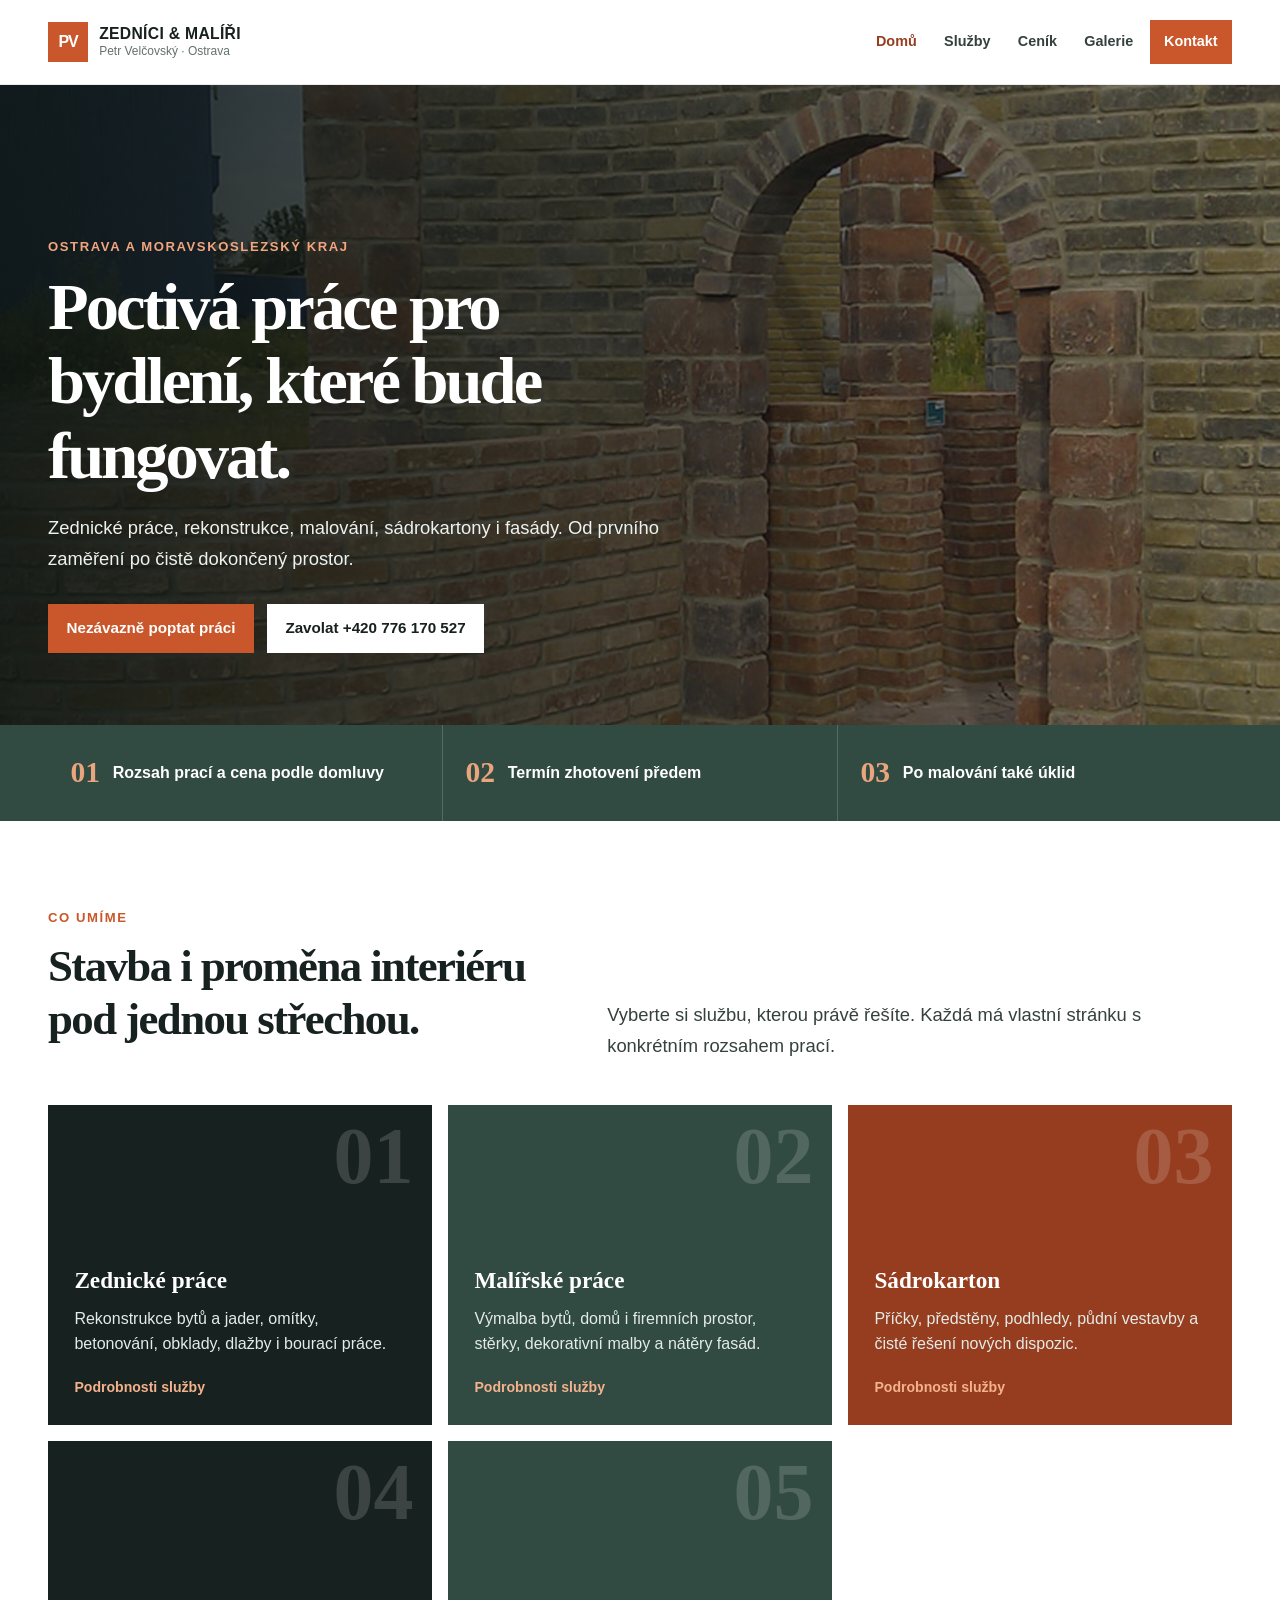
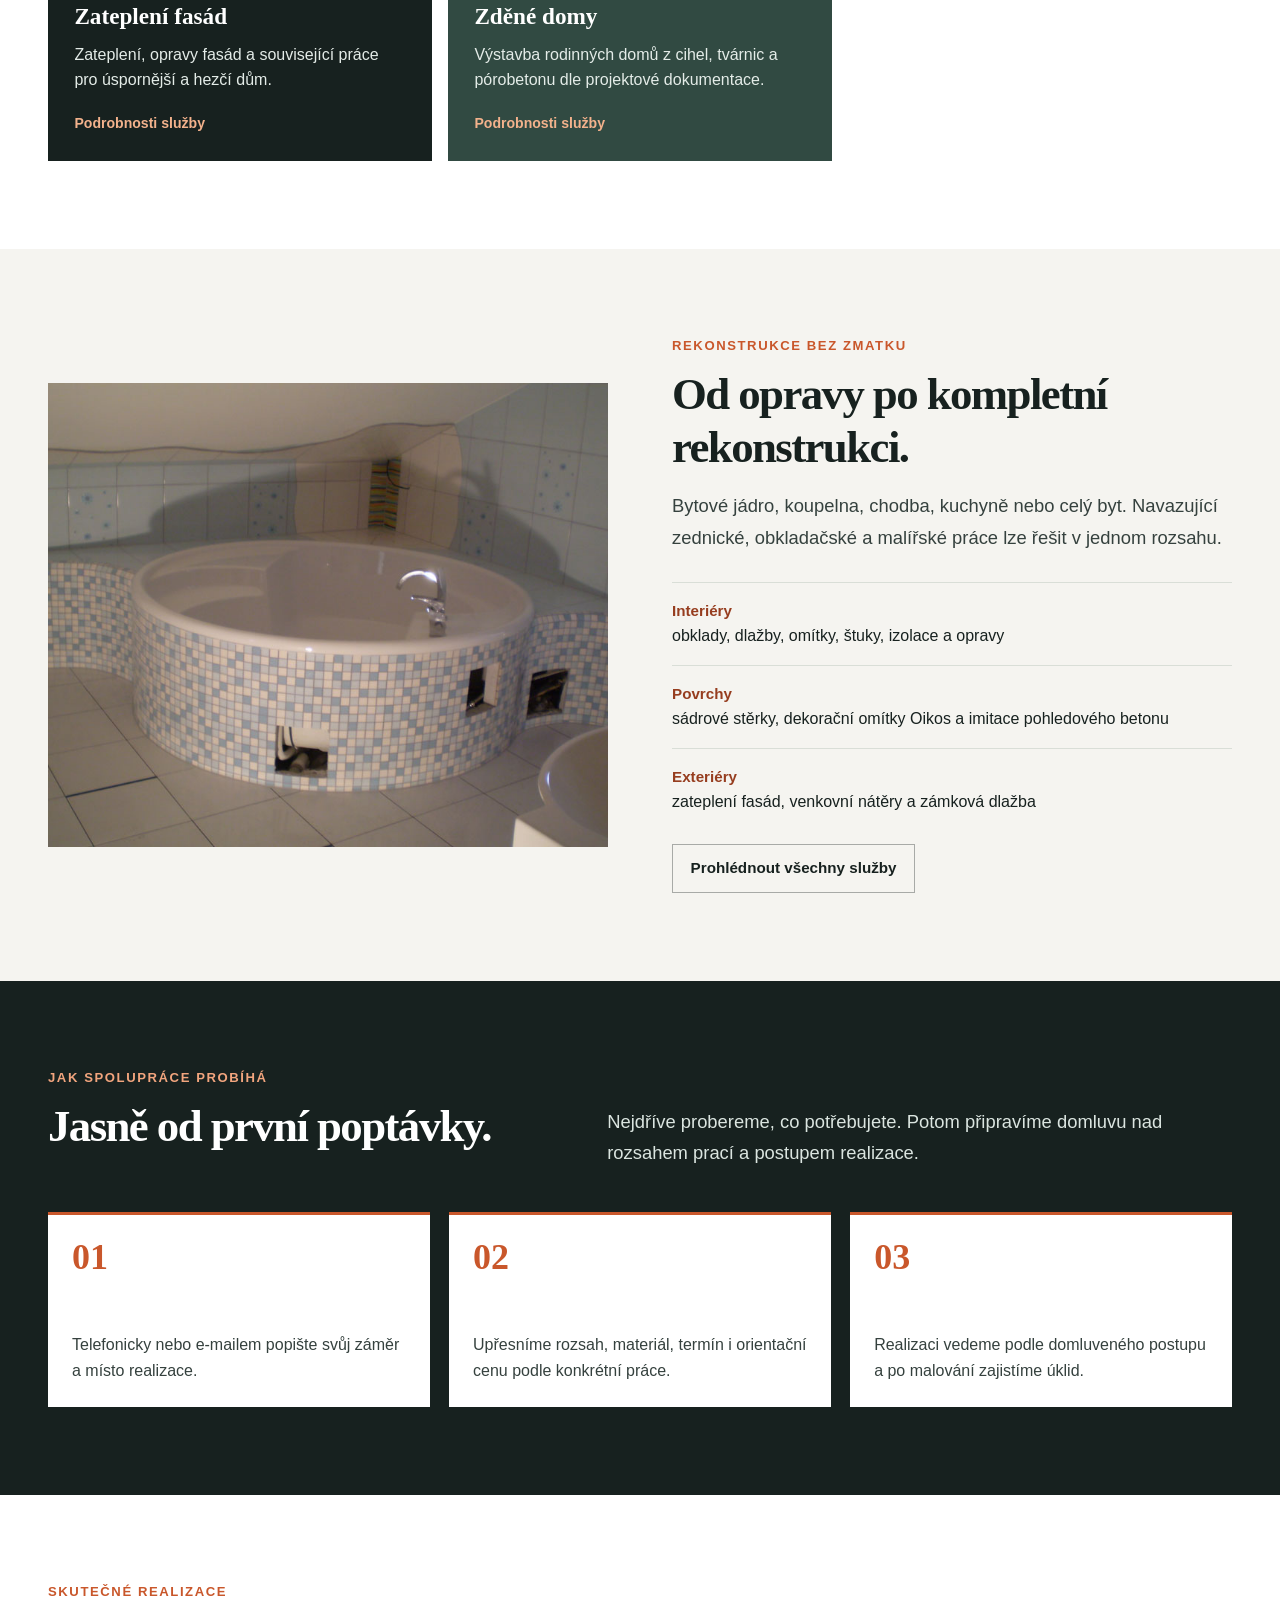
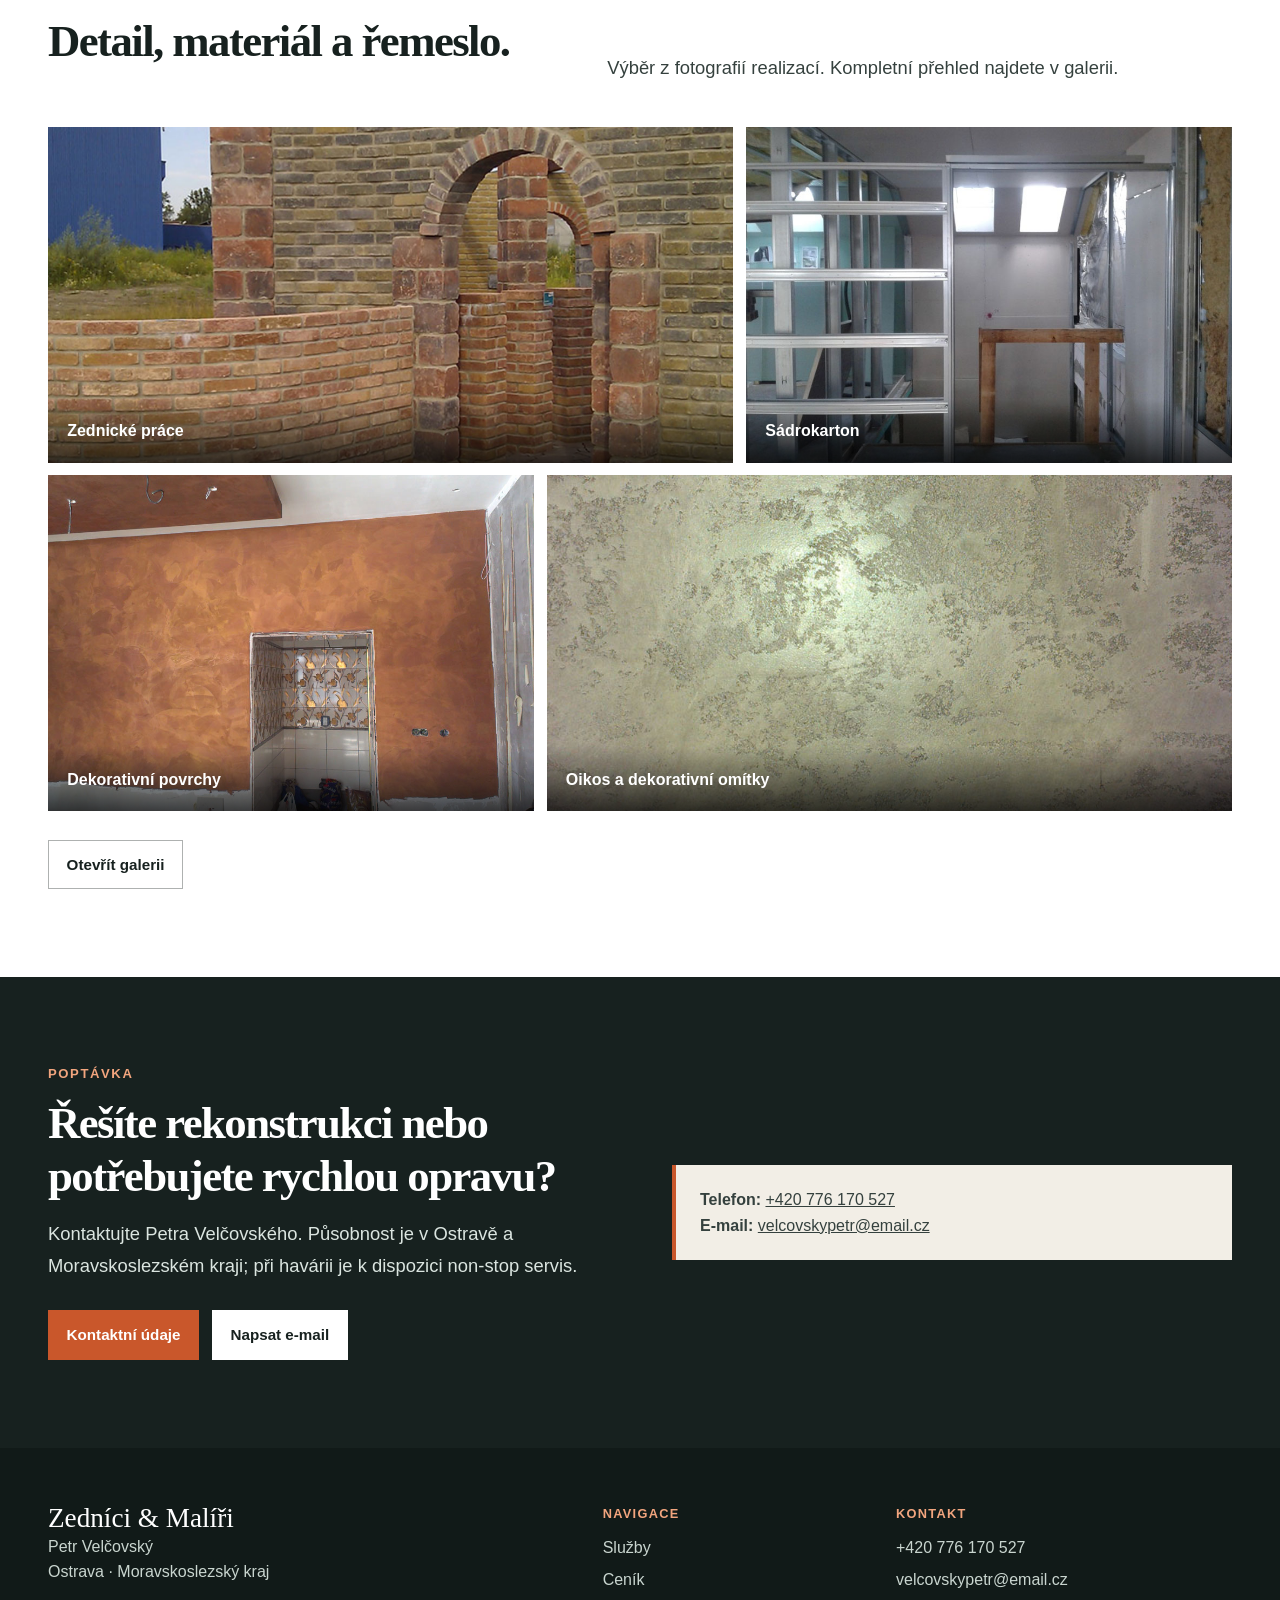
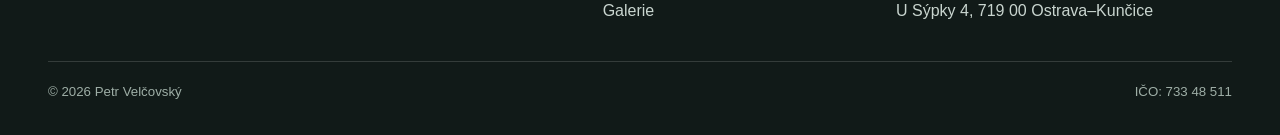
==== index.html @ 5eb73e0b "Add modern multi-page website source" ====
<!doctype html>
<html lang="cs">
<head>
  <meta charset="utf-8">
  <meta name="viewport" content="width=device-width, initial-scale=1">
  <meta name="description" content="Zednické, malířské a rekonstrukční práce Petra Velčovského v Ostravě a Moravskoslezském kraji.">
  <meta name="theme-color" content="#17211f">
  <link rel="icon" type="image/svg+xml" href="data:image/svg+xml,%3Csvg xmlns='http://www.w3.org/2000/svg' viewBox='0 0 64 64'%3E%3Crect width='64' height='64' fill='%23c9572b'/%3E%3Cpath d='M17 46V18h12c9 0 14 5 14 13s-5 13-14 13h-5v2H17zm7-9h5c4 0 7-2 7-6s-3-6-7-6h-5v12z' fill='white'/%3E%3C/svg%3E">
  <link rel="stylesheet" href="style.css">
  <script src="script.js" defer></script>
  <title>Zedníci &amp; Malíři | Petr Velčovský · Ostrava</title>
</head>
<body>
  <a class="skip-link" href="#obsah">Přeskočit na obsah</a>
  <header class="site-header">
    <div class="wrap header-inner">
      <a class="brand" href="index.html" aria-label="Zedníci a malíři — domů"><span class="brand-mark">PV</span><span><b>Zedníci &amp; Malíři</b><small>Petr Velčovský · Ostrava</small></span></a>
      <button class="nav-toggle" type="button" aria-expanded="false" aria-controls="hlavni-menu">Menu</button>
      <nav id="hlavni-menu" class="primary-nav" aria-label="Hlavní navigace">
        <a href="index.html" aria-current="page">Domů</a>
        <a href="sluzby.html">Služby</a>
        <a href="cenik.html">Ceník</a>
        <a href="galerie.html">Galerie</a>
        <a class="nav-cta" href="kontakt.html">Kontakt</a>
      </nav>
    </div>
  </header>
  <main id="obsah">
    <section class="hero">
      <div class="wrap hero-content"><div class="hero-panel">
        <p class="eyebrow">Ostrava a Moravskoslezský kraj</p>
        <h1>Poctivá práce pro bydlení, které bude fungovat.</h1>
        <p class="lead">Zednické práce, rekonstrukce, malování, sádrokartony i fasády. Od prvního zaměření po čistě dokončený prostor.</p>
        <div class="button-row">
          <a class="button" href="kontakt.html">Nezávazně poptat práci</a>
          <a class="button button--light" href="tel:+420776170527">Zavolat +420 776 170 527</a>
        </div>
      </div></div>
    </section>
    <section class="trust-strip" aria-label="Základní přístup k práci">
      <div class="wrap"><ul class="trust-list">
        <li><span class="trust-number">01</span>Rozsah prací a cena podle domluvy</li>
        <li><span class="trust-number">02</span>Termín zhotovení předem</li>
        <li><span class="trust-number">03</span>Po malování také úklid</li>
      </ul></div>
    </section>
    <section class="section section--white">
      <div class="wrap">
        <div class="section-intro">
          <div><p class="eyebrow">Co umíme</p><h2>Stavba i proměna interiéru pod jednou střechou.</h2></div>
          <p class="lead">Vyberte si službu, kterou právě řešíte. Každá má vlastní stránku s konkrétním rozsahem prací.</p>
        </div>
        <div class="service-grid">
          <a class="service-card" data-index="01" href="zednicke-prace.html"><h3>Zednické práce</h3><p>Rekonstrukce bytů a jader, omítky, betonování, obklady, dlažby i bourací práce.</p><span>Podrobnosti služby</span></a>
          <a class="service-card" data-index="02" href="malirske-prace.html"><h3>Malířské práce</h3><p>Výmalba bytů, domů i firemních prostor, stěrky, dekorativní malby a nátěry fasád.</p><span>Podrobnosti služby</span></a>
          <a class="service-card" data-index="03" href="sadrokarton.html"><h3>Sádrokarton</h3><p>Příčky, předstěny, podhledy, půdní vestavby a čisté řešení nových dispozic.</p><span>Podrobnosti služby</span></a>
          <a class="service-card" data-index="04" href="fasady.html"><h3>Zateplení fasád</h3><p>Zateplení, opravy fasád a související práce pro úspornější a hezčí dům.</p><span>Podrobnosti služby</span></a>
          <a class="service-card" data-index="05" href="zdene-domy.html"><h3>Zděné domy</h3><p>Výstavba rodinných domů z cihel, tvárnic a pórobetonu dle projektové dokumentace.</p><span>Podrobnosti služby</span></a>
        </div>
      </div>
    </section>
    <section class="section">
      <div class="wrap feature-split">
        <img class="feature-photo" src="assets/ob_1.jpg" alt="Koupelna s keramickým obkladem a mozaikou z realizace">
        <div>
          <p class="eyebrow">Rekonstrukce bez zmatku</p>
          <h2>Od opravy po kompletní rekonstrukci.</h2>
          <p class="lead">Bytové jádro, koupelna, chodba, kuchyně nebo celý byt. Navazující zednické, obkladačské a malířské práce lze řešit v jednom rozsahu.</p>
          <div class="facts">
            <div class="fact"><strong>Interiéry</strong>obklady, dlažby, omítky, štuky, izolace a opravy</div>
            <div class="fact"><strong>Povrchy</strong>sádrové stěrky, dekorační omítky Oikos a imitace pohledového betonu</div>
            <div class="fact"><strong>Exteriéry</strong>zateplení fasád, venkovní nátěry a zámková dlažba</div>
          </div>
          <div class="button-row"><a class="button button--quiet" href="sluzby.html">Prohlédnout všechny služby</a></div>
        </div>
      </div>
    </section>
    <section class="section section--dark">
      <div class="wrap">
        <div class="section-intro"><div><p class="eyebrow">Jak spolupráce probíhá</p><h2>Jasně od první poptávky.</h2></div><p class="lead">Nejdříve probereme, co potřebujete. Potom připravíme domluvu nad rozsahem prací a postupem realizace.</p></div>
        <div class="process">
          <article class="process-card"><h3>Ozvěte se</h3><p>Telefonicky nebo e‑mailem popište svůj záměr a místo realizace.</p></article>
          <article class="process-card"><h3>Probereme řešení</h3><p>Upřesníme rozsah, materiál, termín i orientační cenu podle konkrétní práce.</p></article>
          <article class="process-card"><h3>Pustíme se do práce</h3><p>Realizaci vedeme podle domluveného postupu a po malování zajistíme úklid.</p></article>
        </div>
      </div>
    </section>
    <section class="section section--white">
      <div class="wrap">
        <div class="section-intro"><div><p class="eyebrow">Skutečné realizace</p><h2>Detail, materiál a řemeslo.</h2></div><p class="lead">Výběr z fotografií realizací. Kompletní přehled najdete v galerii.</p></div>
        <div class="gallery-teaser">
          <figure><img src="assets/33.jpg" alt="Zděná konstrukce z cihel s obloukovým průchodem"><figcaption>Zednické práce</figcaption></figure>
          <figure><img src="assets/sadr_3.jpg" alt="Sádrokartonová konstrukce v interiéru"><figcaption>Sádrokarton</figcaption></figure>
          <figure><img src="assets/malir_20.jpg" alt="Dekorativní omítka v interiéru"><figcaption>Dekorativní povrchy</figcaption></figure>
          <figure><img src="assets/jine_6.jpg" alt="Travertino romano jako dekorativní povrch"><figcaption>Oikos a dekorativní omítky</figcaption></figure>
        </div>
        <div class="button-row"><a class="button button--quiet" href="galerie.html">Otevřít galerii</a></div>
      </div>
    </section>
    <section class="section section--dark">
      <div class="wrap feature-split">
        <div><p class="eyebrow">Poptávka</p><h2>Řešíte rekonstrukci nebo potřebujete rychlou opravu?</h2><p class="lead">Kontaktujte Petra Velčovského. Působnost je v Ostravě a Moravskoslezském kraji; při havárii je k dispozici non-stop servis.</p><div class="button-row"><a class="button" href="kontakt.html">Kontaktní údaje</a><a class="button button--light" href="mailto:velcovskypetr@email.cz">Napsat e-mail</a></div></div>
        <div class="notice"><strong>Telefon:</strong> <a href="tel:+420776170527">+420 776 170 527</a><br><strong>E-mail:</strong> <a href="mailto:velcovskypetr@email.cz">velcovskypetr@email.cz</a></div>
      </div>
    </section>
  </main>
  <footer class="site-footer">
    <div class="wrap footer-grid"><div><div class="footer-brand">Zedníci &amp; Malíři</div><p>Petr Velčovský<br>Ostrava · Moravskoslezský kraj</p></div><div><p class="footer-title">Navigace</p><ul class="footer-list"><li><a href="sluzby.html">Služby</a></li><li><a href="cenik.html">Ceník</a></li><li><a href="galerie.html">Galerie</a></li></ul></div><div><p class="footer-title">Kontakt</p><ul class="footer-list"><li><a href="tel:+420776170527">+420 776 170 527</a></li><li><a href="mailto:velcovskypetr@email.cz">velcovskypetr@email.cz</a></li><li>U Sýpky 4, 719 00 Ostrava–Kunčice</li></ul></div></div>
    <div class="wrap footer-bottom"><p>© <span id="year">2026</span> Petr Velčovský</p><p>IČO: 733 48 511</p></div>
  </footer>
</body>
</html>
---- style.css ----
:root {
  --ink: #17211f;
  --ink-soft: #35413e;
  --paper: #f5f4f0;
  --white: #ffffff;
  --line: #d9ded7;
  --muted: #65716d;
  --brick: #c9572b;
  --brick-dark: #963d1f;
  --moss: #314a42;
  --sand: #e7dfd0;
  --max: 74rem;
  --shadow: 0 18px 50px rgba(23, 33, 31, .12);
}

* { box-sizing: border-box; }
html { scroll-behavior: smooth; }
body {
  margin: 0;
  color: var(--ink);
  background: var(--paper);
  font-family: Arial, "Segoe UI", sans-serif;
  font-size: 16px;
  line-height: 1.6;
}
img { display: block; width: 100%; height: auto; }
a { color: inherit; }
button, input, textarea { font: inherit; }
button { cursor: pointer; }

.skip-link {
  position: absolute; left: 1rem; top: -4rem; z-index: 99;
  padding: .6rem .9rem; background: var(--white); color: var(--ink);
}
.skip-link:focus { top: 1rem; }
.wrap { width: min(calc(100% - 2.5rem), var(--max)); margin: 0 auto; }
.section { padding: 5.5rem 0; }
.section--compact { padding: 3.5rem 0; }
.section--white { background: var(--white); }
.section--dark { color: var(--white); background: var(--ink); }

.site-header {
  position: sticky; top: 0; z-index: 20;
  background: rgba(255,255,255,.96); border-bottom: 1px solid rgba(23,33,31,.09);
  backdrop-filter: blur(12px);
}
.header-inner { min-height: 5.25rem; display: flex; align-items: center; justify-content: space-between; gap: 1.5rem; }
.brand { display: inline-flex; align-items: center; gap: .7rem; text-decoration: none; flex-shrink: 0; }
.brand-mark { display: grid; place-items: center; width: 2.5rem; height: 2.5rem; color: var(--white); background: var(--brick); font-weight: 800; letter-spacing: -.08em; }
.brand b { display: block; font-size: .98rem; line-height: 1.15; letter-spacing: .02em; text-transform: uppercase; }
.brand small { display: block; color: var(--muted); font-size: .75rem; line-height: 1.35; }
.primary-nav { display: flex; align-items: center; gap: .35rem; }
.primary-nav a { padding: .55rem .68rem; text-decoration: none; color: var(--ink-soft); font-size: .9rem; font-weight: 700; }
.primary-nav a:hover, .primary-nav a[aria-current="page"] { color: var(--brick-dark); }
.nav-cta { padding: .68rem .9rem !important; color: var(--white) !important; background: var(--brick); }
.nav-toggle { display: none; border: 1px solid var(--line); background: var(--white); color: var(--ink); padding: .5rem .7rem; font-size: .9rem; font-weight: 700; }

.eyebrow { margin: 0 0 .8rem; color: var(--brick); font-size: .82rem; font-weight: 800; letter-spacing: .12em; line-height: 1.4; text-transform: uppercase; }
.section--dark .eyebrow { color: #f2a57e; }
h1, h2, h3, h4, p { margin-top: 0; }
h1, h2, h3, h4 { font-family: Georgia, "Times New Roman", serif; color: var(--ink); font-weight: 700; }
.section--dark h1, .section--dark h2, .section--dark h3 { color: var(--white); }
h1 { max-width: 15ch; margin-bottom: 1.15rem; font-size: clamp(2.45rem, 5.2vw, 5.1rem); letter-spacing: -.045em; line-height: 1.12; }
h2 { margin-bottom: 1rem; font-size: clamp(2rem, 3.5vw, 3.25rem); letter-spacing: -.035em; line-height: 1.18; }
h3 { margin-bottom: .65rem; font-size: 1.45rem; line-height: 1.25; }
.lead { max-width: 60ch; color: var(--ink-soft); font-size: 1.15rem; line-height: 1.72; }
.section--dark .lead { color: #dbe5e0; }
.lede { max-width: 48rem; }

.button-row { display: flex; flex-wrap: wrap; gap: .8rem; margin-top: 1.8rem; }
.button {
  display: inline-flex; align-items: center; justify-content: center; min-height: 3rem; padding: .72rem 1.1rem;
  border: 1px solid var(--brick); text-decoration: none; color: var(--white); background: var(--brick); font-size: .95rem; font-weight: 800;
  transition: background .2s ease, border-color .2s ease, transform .2s ease;
}
.button:hover { background: var(--brick-dark); border-color: var(--brick-dark); transform: translateY(-2px); }
.button--quiet { color: var(--ink); background: transparent; border-color: rgba(23,33,31,.35); }
.button--quiet:hover { color: var(--white); background: var(--ink); border-color: var(--ink); }
.button--light { color: var(--ink); background: var(--white); border-color: var(--white); }
.button--light:hover { color: var(--white); background: transparent; border-color: rgba(255,255,255,.75); }

.hero { min-height: 40rem; display: grid; align-items: end; position: relative; overflow: hidden; color: var(--white); background: var(--ink); }
.hero::before { content: ""; position: absolute; inset: 0; background: linear-gradient(90deg, rgba(12,20,18,.91) 0%, rgba(12,20,18,.65) 48%, rgba(12,20,18,.27) 100%), url("assets/33.jpg") center / cover; }
.hero-content { position: relative; padding: 7rem 0 4.5rem; }
.hero h1 { color: var(--white); }
.hero .lead { color: #edf2ef; }
.hero .eyebrow { color: #f2a57e; }
.hero-panel { width: min(100%, 47rem); }

.trust-strip { background: var(--moss); color: var(--white); }
.trust-list { display: grid; grid-template-columns: repeat(3, 1fr); gap: 1px; margin: 0; padding: 0; list-style: none; background: rgba(255,255,255,.18); }
.trust-list li { min-height: 6rem; padding: 1.25rem 1.4rem; background: var(--moss); display: flex; align-items: center; gap: .8rem; font-weight: 700; }
.trust-number { color: #e9a57d; font-family: Georgia, "Times New Roman", serif; font-size: 1.85rem; line-height: 1; }

.section-intro { display: grid; grid-template-columns: minmax(0, .9fr) minmax(16rem, 1.1fr); align-items: end; gap: 3rem; margin-bottom: 2.7rem; }
.section-intro > p { margin-bottom: 0; }
.service-grid { display: grid; grid-template-columns: repeat(12, 1fr); gap: 1rem; }
.service-card { grid-column: span 4; min-height: 20rem; padding: 1.65rem; color: var(--white); background: var(--ink); display: flex; flex-direction: column; justify-content: flex-end; position: relative; overflow: hidden; text-decoration: none; }
.service-card:nth-child(2), .service-card:nth-child(5) { background: var(--moss); }
.service-card:nth-child(3) { background: var(--brick-dark); }
.service-card::before { content: attr(data-index); position: absolute; top: .7rem; right: 1.15rem; color: rgba(255,255,255,.16); font: 700 5rem/1 Georgia, "Times New Roman", serif; }
.service-card h3 { color: var(--white); position: relative; }
.service-card p { margin-bottom: 1.2rem; color: #e4ece8; position: relative; }
.service-card span { color: #f3b28c; font-size: .88rem; font-weight: 800; position: relative; }
.service-card:hover { transform: translateY(-4px); box-shadow: var(--shadow); }

.feature-split { display: grid; grid-template-columns: 1fr 1fr; gap: clamp(2rem, 5vw, 5.5rem); align-items: center; }
.feature-split--reverse > :first-child { order: 2; }
.feature-photo { min-height: 29rem; object-fit: cover; }
.facts { display: grid; gap: 1rem; margin: 1.8rem 0 0; }
.fact { border-top: 1px solid var(--line); padding-top: 1rem; }
.fact strong { display: block; color: var(--brick-dark); font-size: .95rem; }

.process { display: grid; grid-template-columns: repeat(3, 1fr); gap: 1.2rem; counter-reset: step; }
.process-card { padding: 1.5rem; border-top: 3px solid var(--brick); background: var(--white); }
.process-card::before { counter-increment: step; content: "0" counter(step); color: var(--brick); font: 700 2.25rem/1 Georgia, "Times New Roman", serif; }
.process-card h3 { margin-top: 1rem; }
.process-card p { margin-bottom: 0; color: var(--ink-soft); }

.gallery-teaser, .gallery-grid { display: grid; grid-template-columns: repeat(12, 1fr); gap: .8rem; }
.gallery-teaser figure, .gallery-item { margin: 0; position: relative; overflow: hidden; background: var(--ink); }
.gallery-teaser figure:nth-child(1) { grid-column: span 7; }
.gallery-teaser figure:nth-child(2) { grid-column: span 5; }
.gallery-teaser figure:nth-child(3) { grid-column: span 5; }
.gallery-teaser figure:nth-child(4) { grid-column: span 7; }
.gallery-teaser img { height: 21rem; object-fit: cover; transition: transform .35s ease; }
.gallery-teaser figure:hover img, .gallery-item:hover img { transform: scale(1.04); }
.gallery-teaser figcaption { position: absolute; left: 0; right: 0; bottom: 0; padding: 1.2rem; color: var(--white); background: linear-gradient(transparent, rgba(0,0,0,.72)); font-weight: 700; }

.page-hero { padding: 5rem 0 4rem; color: var(--white); background: linear-gradient(115deg, var(--ink), var(--moss)); }
.page-hero h1 { color: var(--white); max-width: 18ch; font-size: clamp(2.4rem, 5vw, 4.5rem); }
.page-hero .lead { color: #dce8e2; }
.page-hero--brick { background: linear-gradient(115deg, #6b2e1b, var(--brick-dark)); }

.service-overview { display: grid; grid-template-columns: repeat(2, 1fr); gap: 1rem; }
.service-overview a { min-height: 14.5rem; padding: 1.5rem; background: var(--white); border: 1px solid var(--line); text-decoration: none; }
.service-overview a:hover { border-color: var(--brick); box-shadow: var(--shadow); }
.service-overview p { color: var(--ink-soft); }
.service-overview span { color: var(--brick-dark); font-size: .88rem; font-weight: 800; }

.detail-hero { display: grid; grid-template-columns: 1.05fr .95fr; min-height: 31rem; background: var(--white); }
.detail-hero__copy { padding: clamp(2.5rem, 6vw, 6rem) max(1.25rem, calc((100vw - var(--max)) / 2)); padding-right: clamp(2.5rem, 5vw, 5rem); display: flex; flex-direction: column; justify-content: center; }
.detail-hero__copy h1 { max-width: 13ch; font-size: clamp(2.4rem, 4.8vw, 4.6rem); }
.detail-hero__image { min-height: 31rem; object-fit: cover; }
.detail-list { margin: 0; padding: 0; list-style: none; display: grid; grid-template-columns: repeat(2, 1fr); gap: .75rem 1.5rem; }
.detail-list li { padding: .75rem 0 .75rem 1.5rem; position: relative; border-bottom: 1px solid var(--line); }
.detail-list li::before { content: ""; position: absolute; left: 0; top: 1.35rem; width: .55rem; height: .55rem; background: var(--brick); }
.notice { padding: 1.35rem 1.5rem; border-left: 4px solid var(--brick); background: #f2eee6; color: var(--ink-soft); }

.price-layout { display: grid; grid-template-columns: minmax(0, 1fr) 19rem; gap: 3rem; align-items: start; }
.price-table { width: 100%; border-collapse: collapse; background: var(--white); }
.price-table caption { text-align: left; margin-bottom: .8rem; color: var(--muted); font-size: .9rem; }
.price-table th, .price-table td { padding: 1rem; border-bottom: 1px solid var(--line); text-align: left; }
.price-table th { background: var(--ink); color: var(--white); font-size: .82rem; letter-spacing: .07em; text-transform: uppercase; }
.price-table td:last-child { white-space: nowrap; font-weight: 800; }
.price-aside { padding: 1.5rem; color: var(--white); background: var(--moss); position: sticky; top: 6.5rem; }
.price-aside h2 { color: var(--white); font-size: 1.8rem; }
.price-aside p { color: #dce8e2; }

.filter-row { display: flex; flex-wrap: wrap; gap: .55rem; margin-bottom: 2rem; }
.filter-button { padding: .58rem .8rem; border: 1px solid var(--line); background: var(--white); color: var(--ink); font-size: .9rem; font-weight: 800; }
.filter-button[aria-pressed="true"], .filter-button:hover { color: var(--white); background: var(--brick); border-color: var(--brick); }
.gallery-item { grid-column: span 4; min-height: 15rem; border: 0; padding: 0; text-align: left; cursor: zoom-in; }
.gallery-item--wide { grid-column: span 8; }
.gallery-item img { height: 100%; min-height: 15rem; object-fit: cover; }
.gallery-item span { position: absolute; left: 0; right: 0; bottom: 0; padding: 1rem; color: var(--white); background: linear-gradient(transparent, rgba(0,0,0,.74)); font-weight: 700; }
.gallery-item[hidden] { display: none; }
.lightbox { position: fixed; z-index: 50; inset: 0; display: grid; place-items: center; padding: 1.25rem; background: rgba(5,10,9,.9); }
.lightbox[hidden] { display: none; }
.lightbox-inner { width: min(100%, 70rem); max-height: 90vh; position: relative; }
.lightbox img { max-height: 78vh; object-fit: contain; background: #000; }
.lightbox p { margin: 0; padding: .75rem 3.5rem .75rem 0; color: var(--white); }
.lightbox-close { position: absolute; right: .5rem; top: .5rem; width: 2.5rem; height: 2.5rem; border: 0; color: var(--ink); background: var(--white); font-size: 1.35rem; }

.contact-grid { display: grid; grid-template-columns: 1.1fr .9fr; gap: 1rem; }
.contact-card { padding: clamp(1.5rem, 4vw, 3rem); background: var(--white); }
.contact-card--accent { color: var(--white); background: var(--moss); }
.contact-card--accent h2, .contact-card--accent h3 { color: var(--white); }
.contact-card--accent p { color: #dbe8e2; }
.contact-item { padding: 1rem 0; border-bottom: 1px solid var(--line); }
.contact-card--accent .contact-item { border-color: rgba(255,255,255,.22); }
.contact-item small { display: block; margin-bottom: .15rem; color: var(--muted); font-size: .76rem; font-weight: 800; letter-spacing: .08em; text-transform: uppercase; }
.contact-card--accent .contact-item small { color: #b9ccc3; }
.contact-item a { color: inherit; font-size: 1.18rem; font-weight: 800; }

.site-footer { color: #c9d5cf; background: #111a18; }
.footer-grid { display: grid; grid-template-columns: 1.4fr .7fr .9fr; gap: 2rem; padding: 3.5rem 0 2rem; }
.footer-brand { color: var(--white); font-family: Georgia, "Times New Roman", serif; font-size: 1.7rem; line-height: 1.1; }
.footer-title { margin-bottom: .7rem; color: #f2a57e; font-size: .8rem; font-weight: 800; letter-spacing: .1em; text-transform: uppercase; }
.footer-list { margin: 0; padding: 0; list-style: none; }
.footer-list li { margin-bottom: .35rem; }
.footer-list a { text-decoration: none; }
.footer-list a:hover { color: var(--white); }
.footer-bottom { display: flex; justify-content: space-between; gap: 1rem; padding: 1.2rem 0; border-top: 1px solid rgba(255,255,255,.15); color: #9eaea6; font-size: .83rem; }

:focus-visible { outline: 3px solid #f4b78f; outline-offset: 3px; }

@media (max-width: 54rem) {
  .header-inner { min-height: 4.5rem; }
  .nav-toggle { display: inline-flex; }
  .primary-nav { display: none; position: absolute; top: 4.5rem; left: 0; right: 0; padding: 1rem 1.25rem 1.2rem; border-bottom: 1px solid var(--line); background: var(--white); flex-direction: column; align-items: stretch; }
  .primary-nav.is-open { display: flex; }
  .primary-nav a { padding: .6rem 0; }
  .nav-cta { padding: .7rem .9rem !important; text-align: center; }
  .section { padding: 4rem 0; }
  .section-intro, .feature-split, .detail-hero, .price-layout, .contact-grid { grid-template-columns: 1fr; gap: 2rem; }
  .feature-split--reverse > :first-child { order: initial; }
  .detail-hero__copy { padding: 3.8rem 1.25rem; }
  .detail-hero__image { min-height: 22rem; }
  .service-card { grid-column: span 6; }
  .trust-list, .process { grid-template-columns: 1fr; }
  .trust-list li { min-height: auto; }
  .gallery-item, .gallery-item--wide { grid-column: span 6; }
  .price-aside { position: static; }
}

@media (max-width: 38rem) {
  .wrap { width: min(calc(100% - 2rem), var(--max)); }
  h1 { font-size: clamp(2.25rem, 12vw, 3.4rem); line-height: 1.14; }
  h2 { font-size: 2rem; line-height: 1.22; }
  .hero { min-height: 37rem; }
  .hero-content { padding: 5rem 0 3rem; }
  .brand b { font-size: .82rem; }
  .brand small { font-size: .68rem; }
  .brand-mark { width: 2.2rem; height: 2.2rem; }
  .service-card, .service-overview a { grid-column: span 12; }
  .service-overview, .detail-list { grid-template-columns: 1fr; }
  .gallery-teaser figure:nth-child(n), .gallery-item, .gallery-item--wide { grid-column: span 12; }
  .gallery-teaser img { height: 17rem; }
  .gallery-item { min-height: 13rem; }
  .footer-grid { grid-template-columns: 1fr; gap: 1.7rem; }
  .footer-bottom { display: block; }
  .footer-bottom p { margin-bottom: .45rem; }
  .price-table { font-size: .9rem; }
  .price-table th, .price-table td { padding: .75rem .65rem; }
}
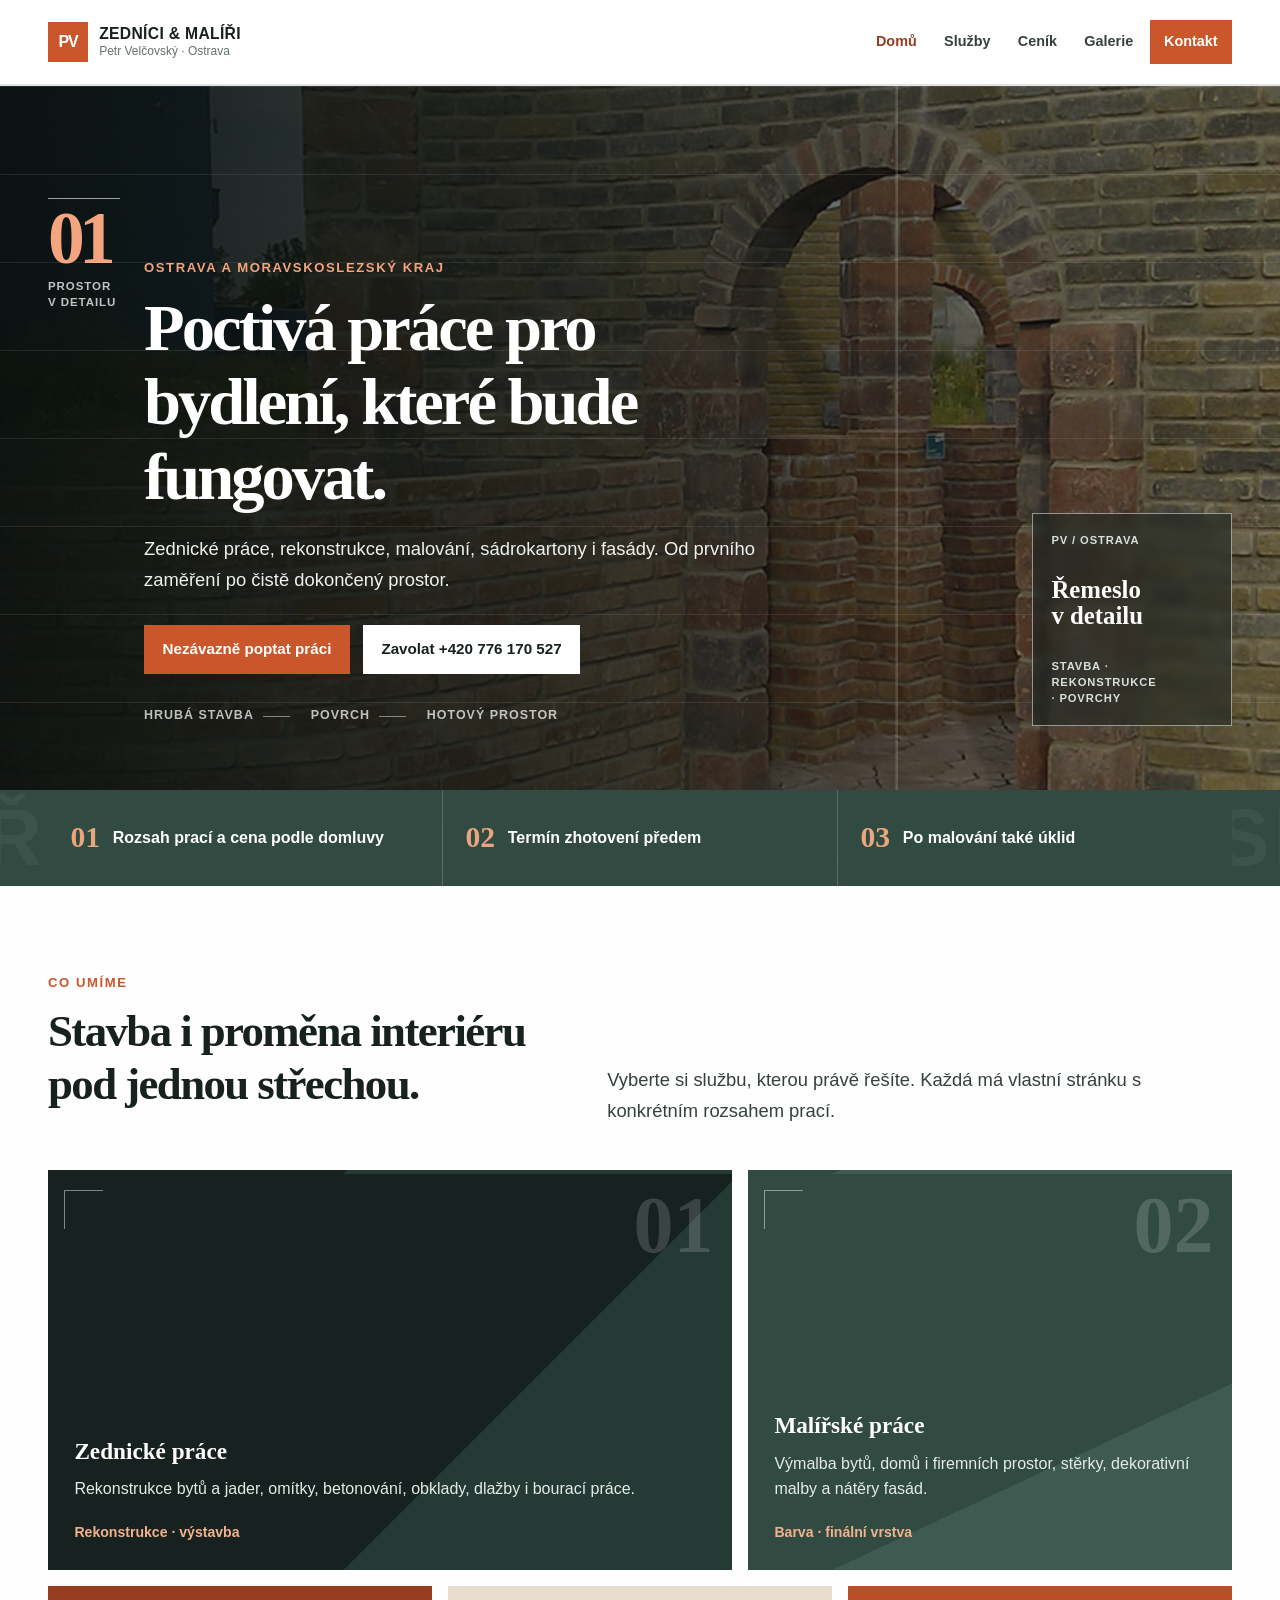
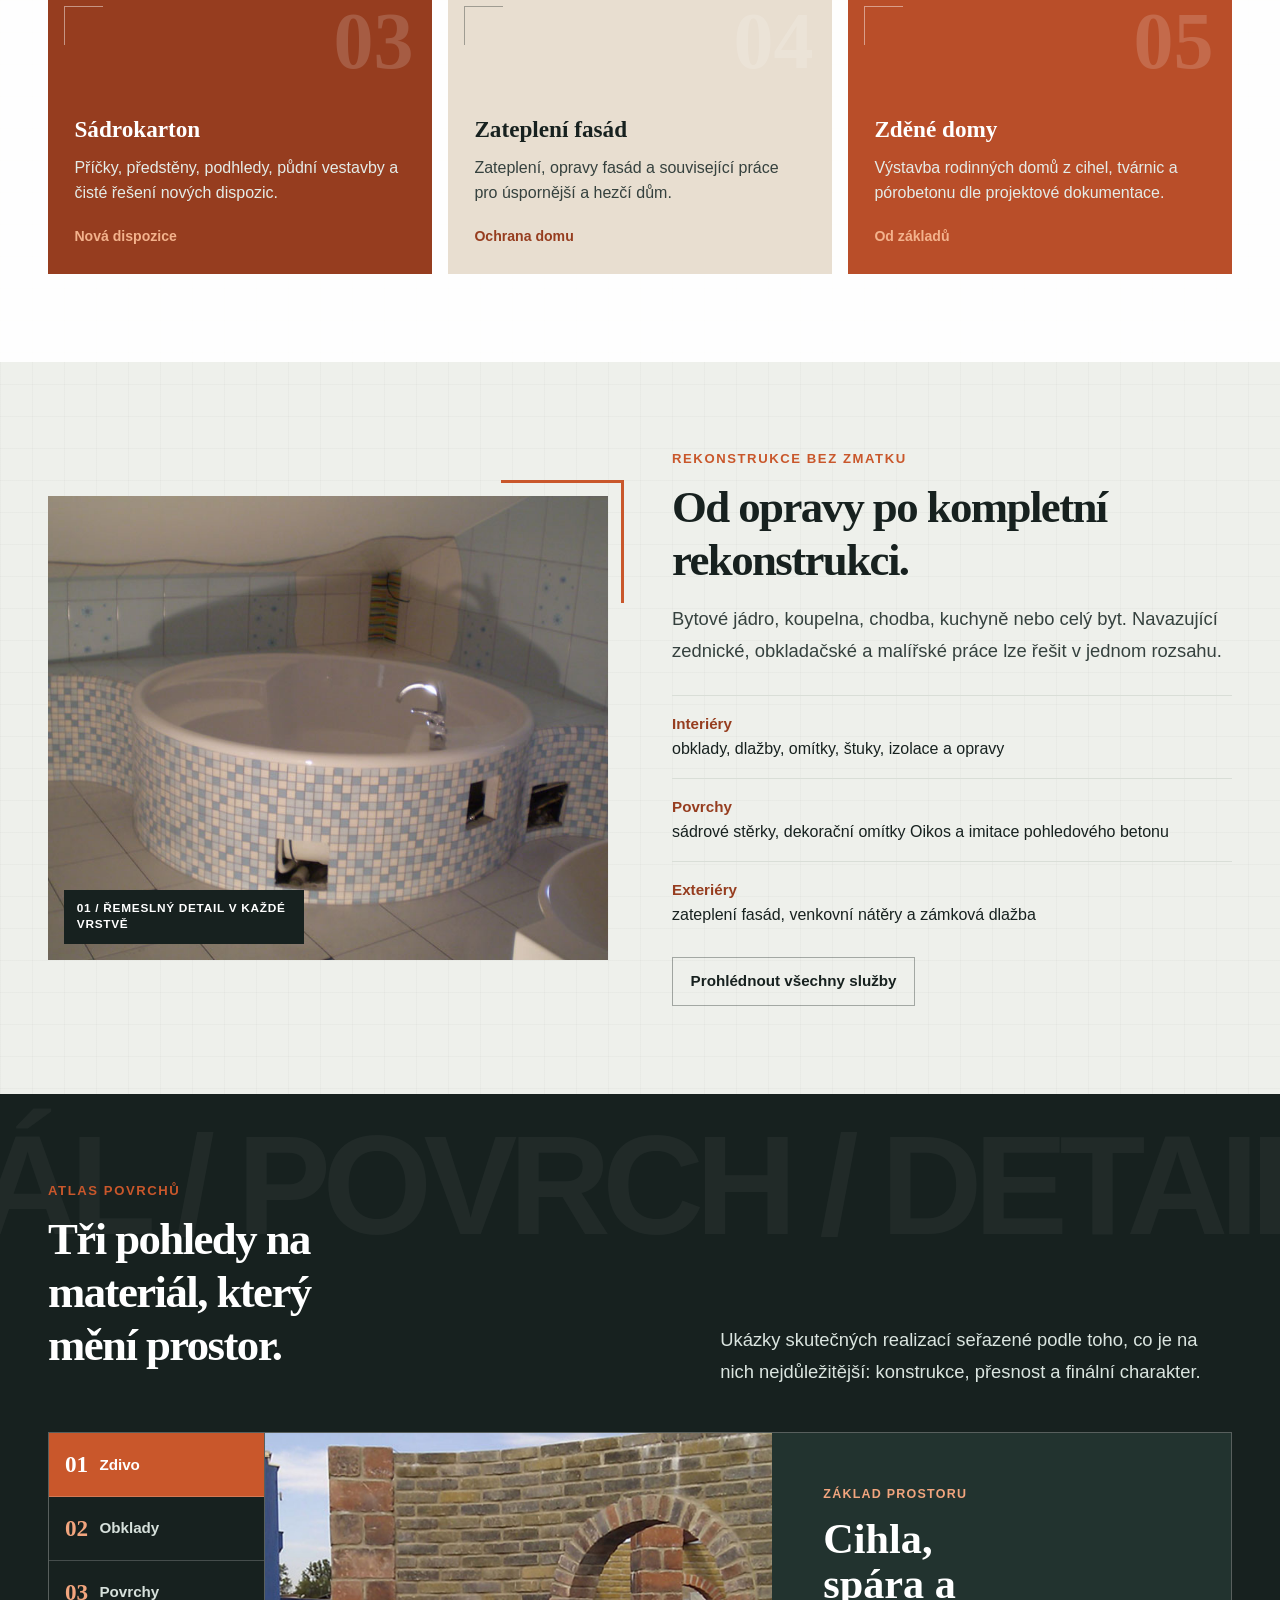
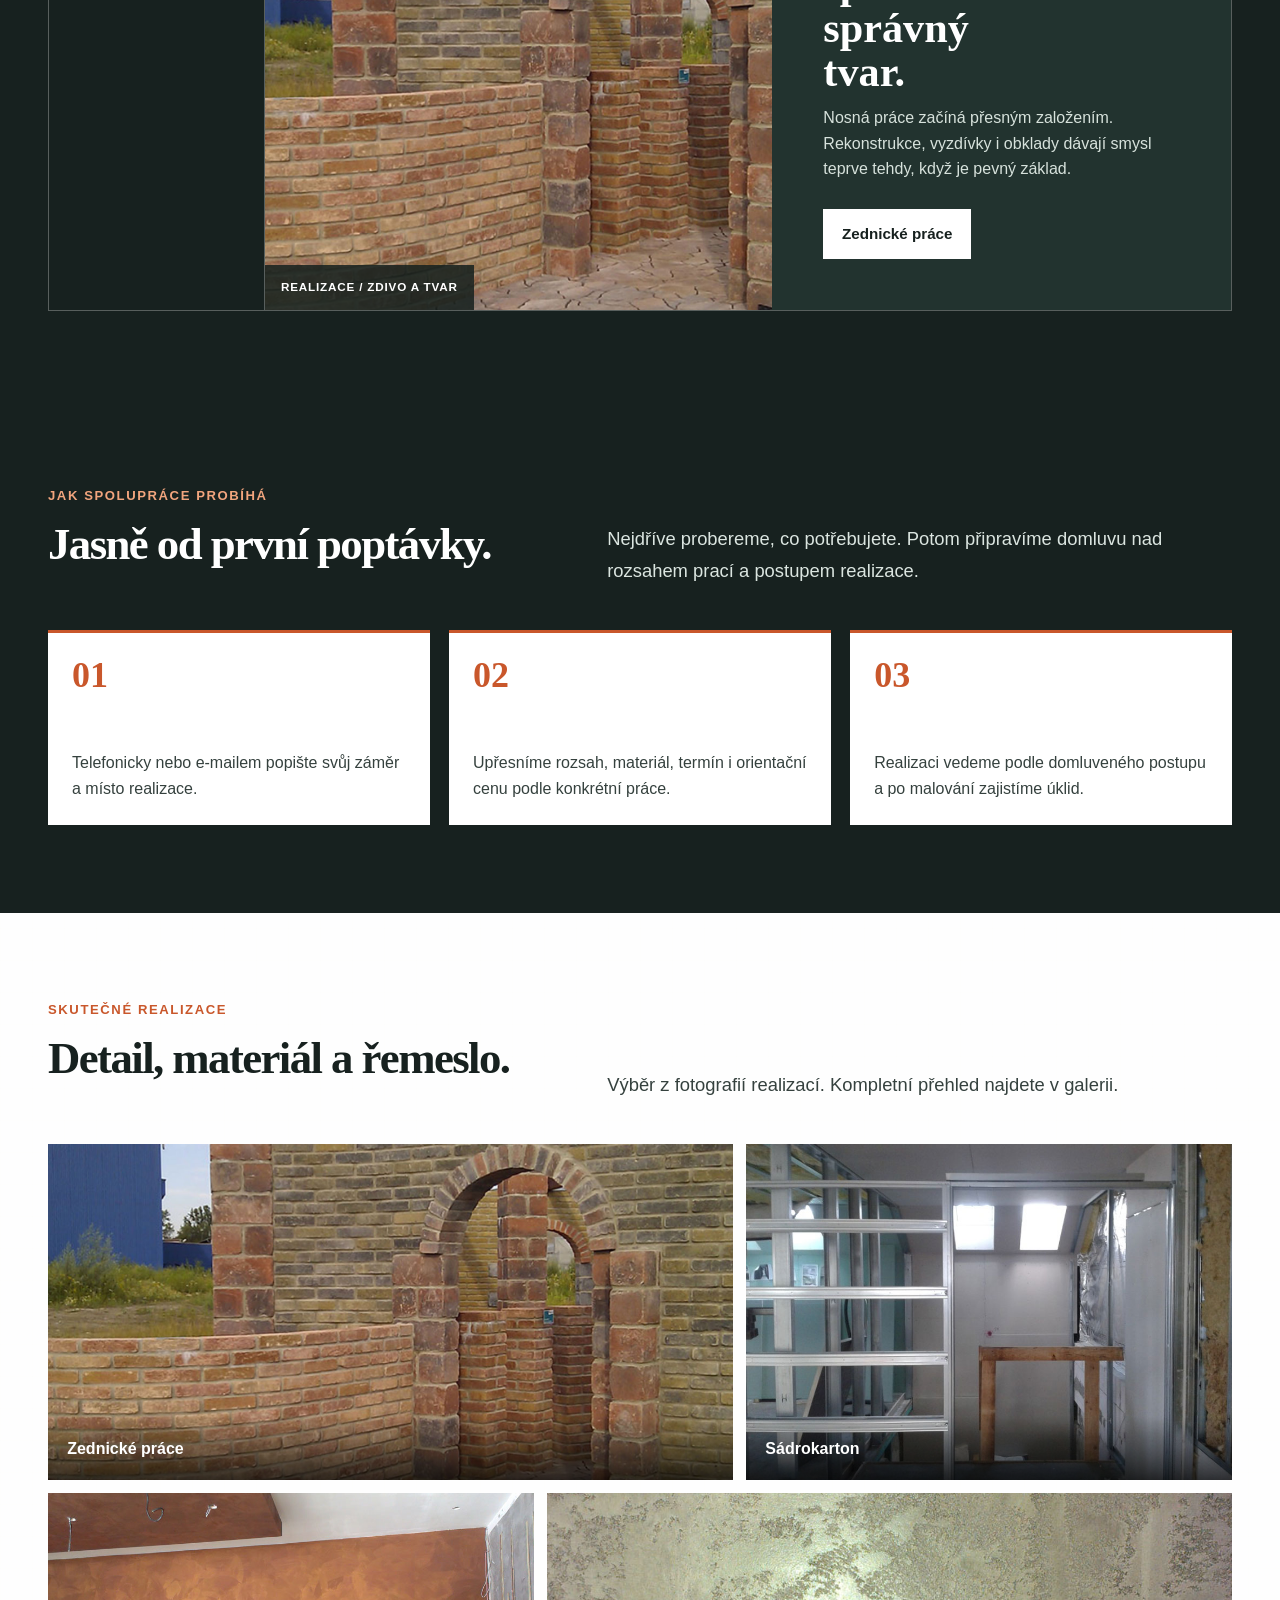
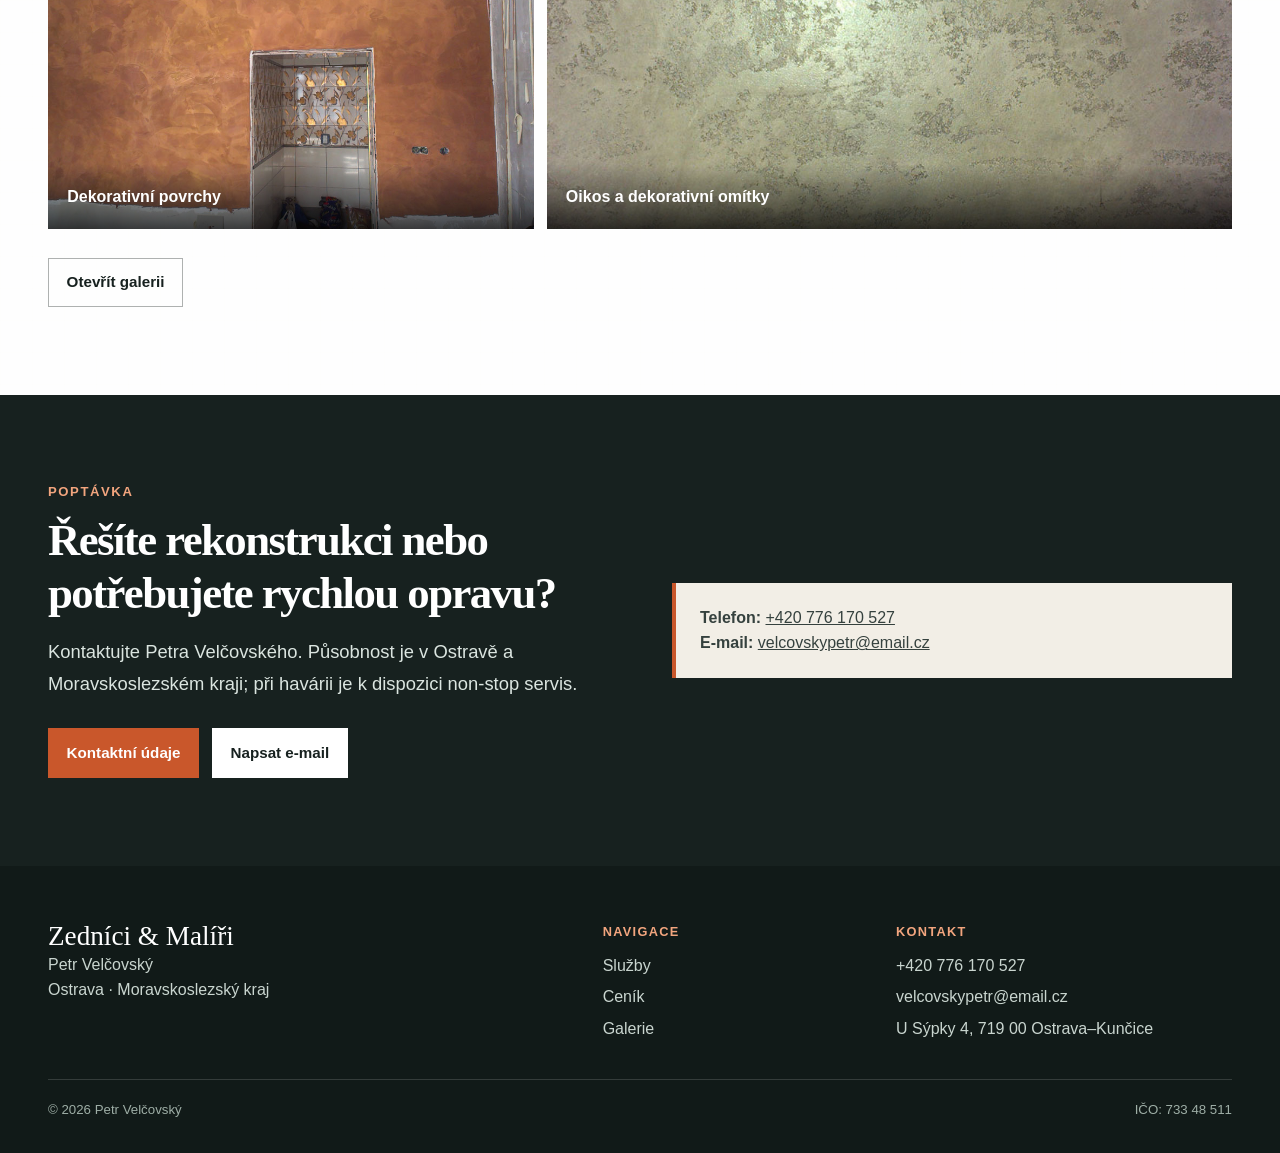
==== commit 75b156ad: "Redesign úvodní stránky s atlasem povrchů" ====
--- a/index.html
+++ b/index.html
@@ -27,15 +27,20 @@
   </header>
   <main id="obsah">
     <section class="hero">
-      <div class="wrap hero-content"><div class="hero-panel">
-        <p class="eyebrow">Ostrava a Moravskoslezský kraj</p>
-        <h1>Poctivá práce pro bydlení, které bude fungovat.</h1>
-        <p class="lead">Zednické práce, rekonstrukce, malování, sádrokartony i fasády. Od prvního zaměření po čistě dokončený prostor.</p>
-        <div class="button-row">
-          <a class="button" href="kontakt.html">Nezávazně poptat práci</a>
-          <a class="button button--light" href="tel:+420776170527">Zavolat +420 776 170 527</a>
+      <div class="wrap hero-content">
+        <div class="hero-index" aria-hidden="true"><span>01</span><small>Prostor<br>v detailu</small></div>
+        <div class="hero-panel">
+          <p class="eyebrow">Ostrava a Moravskoslezský kraj</p>
+          <h1>Poctivá práce pro bydlení, které bude fungovat.</h1>
+          <p class="lead">Zednické práce, rekonstrukce, malování, sádrokartony i fasády. Od prvního zaměření po čistě dokončený prostor.</p>
+          <div class="button-row">
+            <a class="button" href="kontakt.html">Nezávazně poptat práci</a>
+            <a class="button button--light" href="tel:+420776170527">Zavolat +420 776 170 527</a>
+          </div>
+          <p class="hero-footnote"><span>Hrubá stavba</span><span>Povrch</span><span>Hotový prostor</span></p>
         </div>
-      </div></div>
+        <aside class="hero-record" aria-label="Profil řemesla"><span>PV / Ostrava</span><strong>Řemeslo<br>v detailu</strong><small>Stavba · rekonstrukce<br>· povrchy</small></aside>
+      </div>
     </section>
     <section class="trust-strip" aria-label="Základní přístup k práci">
       <div class="wrap"><ul class="trust-list">
@@ -51,17 +56,17 @@
           <p class="lead">Vyberte si službu, kterou právě řešíte. Každá má vlastní stránku s konkrétním rozsahem prací.</p>
         </div>
         <div class="service-grid">
-          <a class="service-card" data-index="01" href="zednicke-prace.html"><h3>Zednické práce</h3><p>Rekonstrukce bytů a jader, omítky, betonování, obklady, dlažby i bourací práce.</p><span>Podrobnosti služby</span></a>
-          <a class="service-card" data-index="02" href="malirske-prace.html"><h3>Malířské práce</h3><p>Výmalba bytů, domů i firemních prostor, stěrky, dekorativní malby a nátěry fasád.</p><span>Podrobnosti služby</span></a>
-          <a class="service-card" data-index="03" href="sadrokarton.html"><h3>Sádrokarton</h3><p>Příčky, předstěny, podhledy, půdní vestavby a čisté řešení nových dispozic.</p><span>Podrobnosti služby</span></a>
-          <a class="service-card" data-index="04" href="fasady.html"><h3>Zateplení fasád</h3><p>Zateplení, opravy fasád a související práce pro úspornější a hezčí dům.</p><span>Podrobnosti služby</span></a>
-          <a class="service-card" data-index="05" href="zdene-domy.html"><h3>Zděné domy</h3><p>Výstavba rodinných domů z cihel, tvárnic a pórobetonu dle projektové dokumentace.</p><span>Podrobnosti služby</span></a>
+          <a class="service-card" data-index="01" href="zednicke-prace.html"><h3>Zednické práce</h3><p>Rekonstrukce bytů a jader, omítky, betonování, obklady, dlažby i bourací práce.</p><span>Rekonstrukce · výstavba</span></a>
+          <a class="service-card" data-index="02" href="malirske-prace.html"><h3>Malířské práce</h3><p>Výmalba bytů, domů i firemních prostor, stěrky, dekorativní malby a nátěry fasád.</p><span>Barva · finální vrstva</span></a>
+          <a class="service-card" data-index="03" href="sadrokarton.html"><h3>Sádrokarton</h3><p>Příčky, předstěny, podhledy, půdní vestavby a čisté řešení nových dispozic.</p><span>Nová dispozice</span></a>
+          <a class="service-card" data-index="04" href="fasady.html"><h3>Zateplení fasád</h3><p>Zateplení, opravy fasád a související práce pro úspornější a hezčí dům.</p><span>Ochrana domu</span></a>
+          <a class="service-card" data-index="05" href="zdene-domy.html"><h3>Zděné domy</h3><p>Výstavba rodinných domů z cihel, tvárnic a pórobetonu dle projektové dokumentace.</p><span>Od základů</span></a>
         </div>
       </div>
     </section>
     <section class="section">
       <div class="wrap feature-split">
-        <img class="feature-photo" src="assets/ob_1.jpg" alt="Koupelna s keramickým obkladem a mozaikou z realizace">
+        <figure class="feature-figure"><img class="feature-photo" src="assets/ob_1.jpg" alt="Koupelna s keramickým obkladem a mozaikou z realizace"><figcaption>01 / Řemeslný detail v každé vrstvě</figcaption></figure>
         <div>
           <p class="eyebrow">Rekonstrukce bez zmatku</p>
           <h2>Od opravy po kompletní rekonstrukci.</h2>
@@ -72,6 +77,32 @@
             <div class="fact"><strong>Exteriéry</strong>zateplení fasád, venkovní nátěry a zámková dlažba</div>
           </div>
           <div class="button-row"><a class="button button--quiet" href="sluzby.html">Prohlédnout všechny služby</a></div>
+        </div>
+      </div>
+    </section>
+    <section class="material-atlas" aria-labelledby="atlas-title">
+      <div class="wrap">
+        <div class="atlas-heading"><div><p class="eyebrow">Atlas povrchů</p><h2 id="atlas-title">Tři pohledy na materiál, který mění prostor.</h2></div><p class="lead">Ukázky skutečných realizací seřazené podle toho, co je na nich nejdůležitější: konstrukce, přesnost a finální charakter.</p></div>
+        <div class="atlas-shell">
+          <div class="atlas-tabs" role="tablist" aria-label="Pohledy na materiály">
+            <button class="atlas-tab" type="button" role="tab" aria-selected="true" aria-controls="atlas-zdivo" data-atlas-target="zdivo"><span>01</span> Zdivo</button>
+            <button class="atlas-tab" type="button" role="tab" aria-selected="false" aria-controls="atlas-obklady" data-atlas-target="obklady"><span>02</span> Obklady</button>
+            <button class="atlas-tab" type="button" role="tab" aria-selected="false" aria-controls="atlas-povrchy" data-atlas-target="povrchy"><span>03</span> Povrchy</button>
+          </div>
+          <div class="atlas-stage">
+            <article id="atlas-zdivo" class="atlas-panel" role="tabpanel" data-atlas-panel="zdivo">
+              <figure><img src="assets/33.jpg" alt="Zděná konstrukce z cihel s obloukovým průchodem"><figcaption>Realizace / zdivo a tvar</figcaption></figure>
+              <div class="atlas-copy"><p class="atlas-kicker">Základ prostoru</p><h3>Cihla, spára a správný tvar.</h3><p>Nosná práce začíná přesným založením. Rekonstrukce, vyzdívky i obklady dávají smysl teprve tehdy, když je pevný základ.</p><a class="button button--light" href="zednicke-prace.html">Zednické práce</a></div>
+            </article>
+            <article id="atlas-obklady" class="atlas-panel" role="tabpanel" data-atlas-panel="obklady" hidden>
+              <figure><img src="assets/ob_1.jpg" alt="Koupelna s keramickým obkladem a mozaikou z realizace"><figcaption>Realizace / obklad a skladba</figcaption></figure>
+              <div class="atlas-copy"><p class="atlas-kicker">Přesnost v rastru</p><h3>Detail, který drží celou místnost.</h3><p>Obklad, dlažba i začištění kolem zařizovacích prvků potřebují klidnou ruku a návaznost na ostatní práce v interiéru.</p><a class="button button--light" href="zednicke-prace.html">Obklady a dlažby</a></div>
+            </article>
+            <article id="atlas-povrchy" class="atlas-panel" role="tabpanel" data-atlas-panel="povrchy" hidden>
+              <figure><img src="assets/jine_6.jpg" alt="Travertino romano jako dekorativní povrch"><figcaption>Realizace / struktura povrchu</figcaption></figure>
+              <div class="atlas-copy"><p class="atlas-kicker">Finální charakter</p><h3>Světlo, textura a povrch.</h3><p>Malba, stěrka nebo dekorativní omítka dávají prostoru vlastní atmosféru. Každá vrstva se pozná až zblízka.</p><a class="button button--light" href="malirske-prace.html">Malířské práce</a></div>
+            </article>
+          </div>
         </div>
       </div>
     </section>
--- a/style.css
+++ b/style.css
@@ -234,3 +234,105 @@
   .price-table { font-size: .9rem; }
   .price-table th, .price-table td { padding: .75rem .65rem; }
 }
+
+/* Autorská vrstva úvodní stránky: pracovní výkres, vzorník materiálů a nepravidelný rytmus realizací. */
+body {
+  background-color: #eef0eb;
+  background-image: linear-gradient(rgba(23,33,31,.025) 1px, transparent 1px), linear-gradient(90deg, rgba(23,33,31,.025) 1px, transparent 1px);
+  background-size: 2rem 2rem;
+}
+.section--white { background: rgba(255,255,255,.94); }
+.site-header { border-bottom: 2px solid rgba(23,33,31,.12); }
+
+.hero { min-height: 44rem; }
+.hero::before { background: linear-gradient(90deg, rgba(9,16,14,.96) 0%, rgba(9,16,14,.77) 43%, rgba(9,16,14,.3) 100%), url("assets/33.jpg") center / cover; }
+.hero::after { content: ""; position: absolute; inset: 0; pointer-events: none; opacity: .46; background-image: linear-gradient(90deg, transparent 0 69.9%, rgba(255,255,255,.32) 70% 70.12%, transparent 70.12%), linear-gradient(rgba(255,255,255,.18) 1px, transparent 1px); background-size: 100% 100%, 100% 5.5rem; mix-blend-mode: screen; }
+.hero-content { min-height: 44rem; padding: 7rem 0 4rem; display: grid; grid-template-columns: 4.5rem minmax(0, 1fr) 13rem; align-items: end; gap: 1.5rem; }
+.hero-index { align-self: start; display: grid; gap: .7rem; padding-top: .65rem; border-top: 1px solid rgba(255,255,255,.6); color: rgba(255,255,255,.75); }
+.hero-index span { color: #f2a57e; font: 700 4.6rem/.8 Georgia, "Times New Roman", serif; letter-spacing: -.08em; }
+.hero-index small { font-size: .72rem; font-weight: 800; letter-spacing: .08em; line-height: 1.35; text-transform: uppercase; }
+.hero-panel { position: relative; z-index: 1; }
+.hero-footnote { display: flex; flex-wrap: wrap; gap: .5rem 1.3rem; margin: 2rem 0 0; color: rgba(255,255,255,.72); font-size: .78rem; font-weight: 800; letter-spacing: .08em; text-transform: uppercase; }
+.hero-footnote span { display: inline-flex; align-items: center; gap: .55rem; }
+.hero-footnote span:not(:last-child)::after { content: ""; width: 1.7rem; height: 1px; background: rgba(255,255,255,.45); }
+.hero-record { position: relative; z-index: 1; justify-self: end; width: 12.5rem; padding: 1.15rem; border: 1px solid rgba(255,255,255,.5); color: var(--white); background: rgba(23,33,31,.52); backdrop-filter: blur(4px); }
+.hero-record span, .hero-record small { display: block; color: #d7e1dc; font-size: .7rem; font-weight: 800; letter-spacing: .08em; line-height: 1.45; text-transform: uppercase; }
+.hero-record strong { display: block; margin: 1.8rem 0; font-family: Georgia, "Times New Roman", serif; font-size: 1.55rem; line-height: 1.05; }
+
+.trust-strip { position: relative; overflow: hidden; }
+.trust-strip::before { content: "ŘEMESLO / OSTRAVA / ŘEMESLO / OSTRAVA /"; position: absolute; left: -1rem; top: 50%; color: rgba(255,255,255,.055); font: 800 5rem/1 Arial, "Segoe UI", sans-serif; letter-spacing: .05em; white-space: nowrap; transform: translateY(-50%); }
+.trust-list { position: relative; }
+
+.section-intro { position: relative; }
+.service-grid { grid-auto-rows: minmax(8rem, auto); }
+.service-card { min-height: 17rem; border-top: 4px solid transparent; transition: transform .25s ease, box-shadow .25s ease, border-color .25s ease; }
+.service-card:nth-child(1) { grid-column: span 7; min-height: 25rem; background: linear-gradient(135deg, #17211f 0 64%, #253a35 64%); }
+.service-card:nth-child(2) { grid-column: span 5; min-height: 25rem; background: linear-gradient(155deg, #314a42 0 70%, #3f5b51 70%); }
+.service-card:nth-child(3) { grid-column: span 4; min-height: 18rem; }
+.service-card:nth-child(4) { grid-column: span 4; min-height: 18rem; background: #e8ded0; color: var(--ink); }
+.service-card:nth-child(5) { grid-column: span 4; min-height: 18rem; background: #b94e29; }
+.service-card:nth-child(4) h3, .service-card:nth-child(4) p { color: var(--ink); }
+.service-card:nth-child(4) p { color: var(--ink-soft); }
+.service-card:nth-child(4) span { color: var(--brick-dark); }
+.service-card:hover { border-top-color: #f2a57e; }
+.service-card::after { content: ""; position: absolute; top: 1rem; left: 1rem; width: 2.4rem; height: 2.4rem; border-top: 1px solid rgba(255,255,255,.45); border-left: 1px solid rgba(255,255,255,.45); }
+.service-card:nth-child(4)::after { border-color: rgba(23,33,31,.35); }
+
+.feature-figure { position: relative; margin: 0; }
+.feature-figure::after { content: ""; position: absolute; right: -1rem; top: -1rem; width: 7.5rem; height: 7.5rem; border-top: 3px solid var(--brick); border-right: 3px solid var(--brick); pointer-events: none; }
+.feature-figure figcaption { position: absolute; bottom: 1rem; left: 1rem; max-width: 15rem; padding: .7rem .8rem; color: var(--white); background: var(--ink); font-size: .74rem; font-weight: 800; letter-spacing: .06em; line-height: 1.35; text-transform: uppercase; }
+
+.material-atlas { padding: 5.5rem 0; color: var(--white); background: #17211f; position: relative; overflow: hidden; }
+.material-atlas::before { content: "MATERIÁL / POVRCH / DETAIL"; position: absolute; right: -3rem; top: 2rem; color: rgba(255,255,255,.045); font: 800 clamp(4rem, 11vw, 10rem)/.85 Arial, "Segoe UI", sans-serif; letter-spacing: -.06em; white-space: nowrap; }
+.atlas-heading { position: relative; display: grid; grid-template-columns: minmax(0, 1fr) minmax(16rem, .82fr); align-items: end; gap: 3rem; margin-bottom: 2.8rem; }
+.atlas-heading h2 { max-width: 14ch; color: var(--white); }
+.atlas-heading .lead { margin: 0; color: #dbe5e0; }
+.atlas-shell { position: relative; display: grid; grid-template-columns: 13.5rem minmax(0, 1fr); border: 1px solid rgba(255,255,255,.28); }
+.atlas-tabs { display: grid; align-content: start; border-right: 1px solid rgba(255,255,255,.28); }
+.atlas-tab { display: flex; align-items: center; gap: .7rem; padding: 1.2rem 1rem; border: 0; border-bottom: 1px solid rgba(255,255,255,.2); color: #d6e0db; background: transparent; text-align: left; font-size: .95rem; font-weight: 800; }
+.atlas-tab:last-child { border-bottom: 0; }
+.atlas-tab span { color: #f2a57e; font: 700 1.45rem/1 Georgia, "Times New Roman", serif; }
+.atlas-tab[aria-selected="true"] { color: var(--white); background: var(--brick); }
+.atlas-tab[aria-selected="true"] span { color: var(--white); }
+.atlas-panel { min-height: 29rem; display: grid; grid-template-columns: 1.05fr .95fr; }
+.atlas-panel[hidden] { display: none; }
+.atlas-panel figure { margin: 0; position: relative; min-height: 29rem; }
+.atlas-panel img { height: 100%; object-fit: cover; }
+.atlas-panel figcaption { position: absolute; left: 0; bottom: 0; padding: .8rem 1rem; color: var(--white); background: rgba(23,33,31,.86); font-size: .73rem; font-weight: 800; letter-spacing: .07em; text-transform: uppercase; }
+.atlas-copy { padding: clamp(1.7rem, 4vw, 3.2rem); display: flex; flex-direction: column; justify-content: center; background: #22332f; }
+.atlas-kicker { margin-bottom: .8rem; color: #f2a57e; font-size: .78rem; font-weight: 800; letter-spacing: .1em; text-transform: uppercase; }
+.atlas-copy h3 { max-width: 10ch; color: var(--white); font-size: clamp(2rem, 3.3vw, 3.15rem); line-height: 1.05; }
+.atlas-copy > p:not(.atlas-kicker) { color: #d7e2dc; }
+.atlas-copy .button { align-self: flex-start; margin-top: .7rem; }
+
+@media (max-width: 54rem) {
+  .hero, .hero-content { min-height: 42rem; }
+  .hero-content { grid-template-columns: 3.4rem minmax(0, 1fr); }
+  .hero-record { display: none; }
+  .service-card:nth-child(1), .service-card:nth-child(2) { grid-column: span 6; min-height: 23rem; }
+  .service-card:nth-child(3), .service-card:nth-child(4), .service-card:nth-child(5) { grid-column: span 4; }
+  .atlas-heading, .atlas-panel { grid-template-columns: 1fr; gap: 1.5rem; }
+  .atlas-shell { grid-template-columns: 1fr; }
+  .atlas-tabs { grid-template-columns: repeat(3, 1fr); border-right: 0; border-bottom: 1px solid rgba(255,255,255,.28); }
+  .atlas-tab { justify-content: center; border-bottom: 0; border-right: 1px solid rgba(255,255,255,.2); }
+  .atlas-tab:last-child { border-right: 0; }
+  .atlas-panel figure { min-height: 22rem; }
+}
+
+@media (max-width: 38rem) {
+  .hero, .hero-content { min-height: 40rem; }
+  .hero-content { padding: 4.75rem 0 2.7rem; grid-template-columns: 1fr; gap: 1.5rem; }
+  .hero-index { display: flex; align-items: baseline; gap: .8rem; padding: 0; }
+  .hero-index span { font-size: 3.2rem; }
+  .hero-index small br { display: none; }
+  .hero-footnote { margin-top: 1.5rem; font-size: .7rem; }
+  .service-card:nth-child(n) { grid-column: span 12; min-height: 15rem; }
+  .service-card:nth-child(1), .service-card:nth-child(2) { min-height: 19rem; }
+  .feature-figure::after { right: -.5rem; top: -.5rem; width: 5rem; height: 5rem; }
+  .material-atlas { padding: 4rem 0; }
+  .atlas-tabs { grid-template-columns: 1fr; }
+  .atlas-tab { justify-content: flex-start; border-right: 0; border-bottom: 1px solid rgba(255,255,255,.2); }
+  .atlas-tab:last-child { border-bottom: 0; }
+  .atlas-panel figure { min-height: 18rem; }
+  .atlas-copy h3 { font-size: 2.25rem; line-height: 1.1; }
+}
